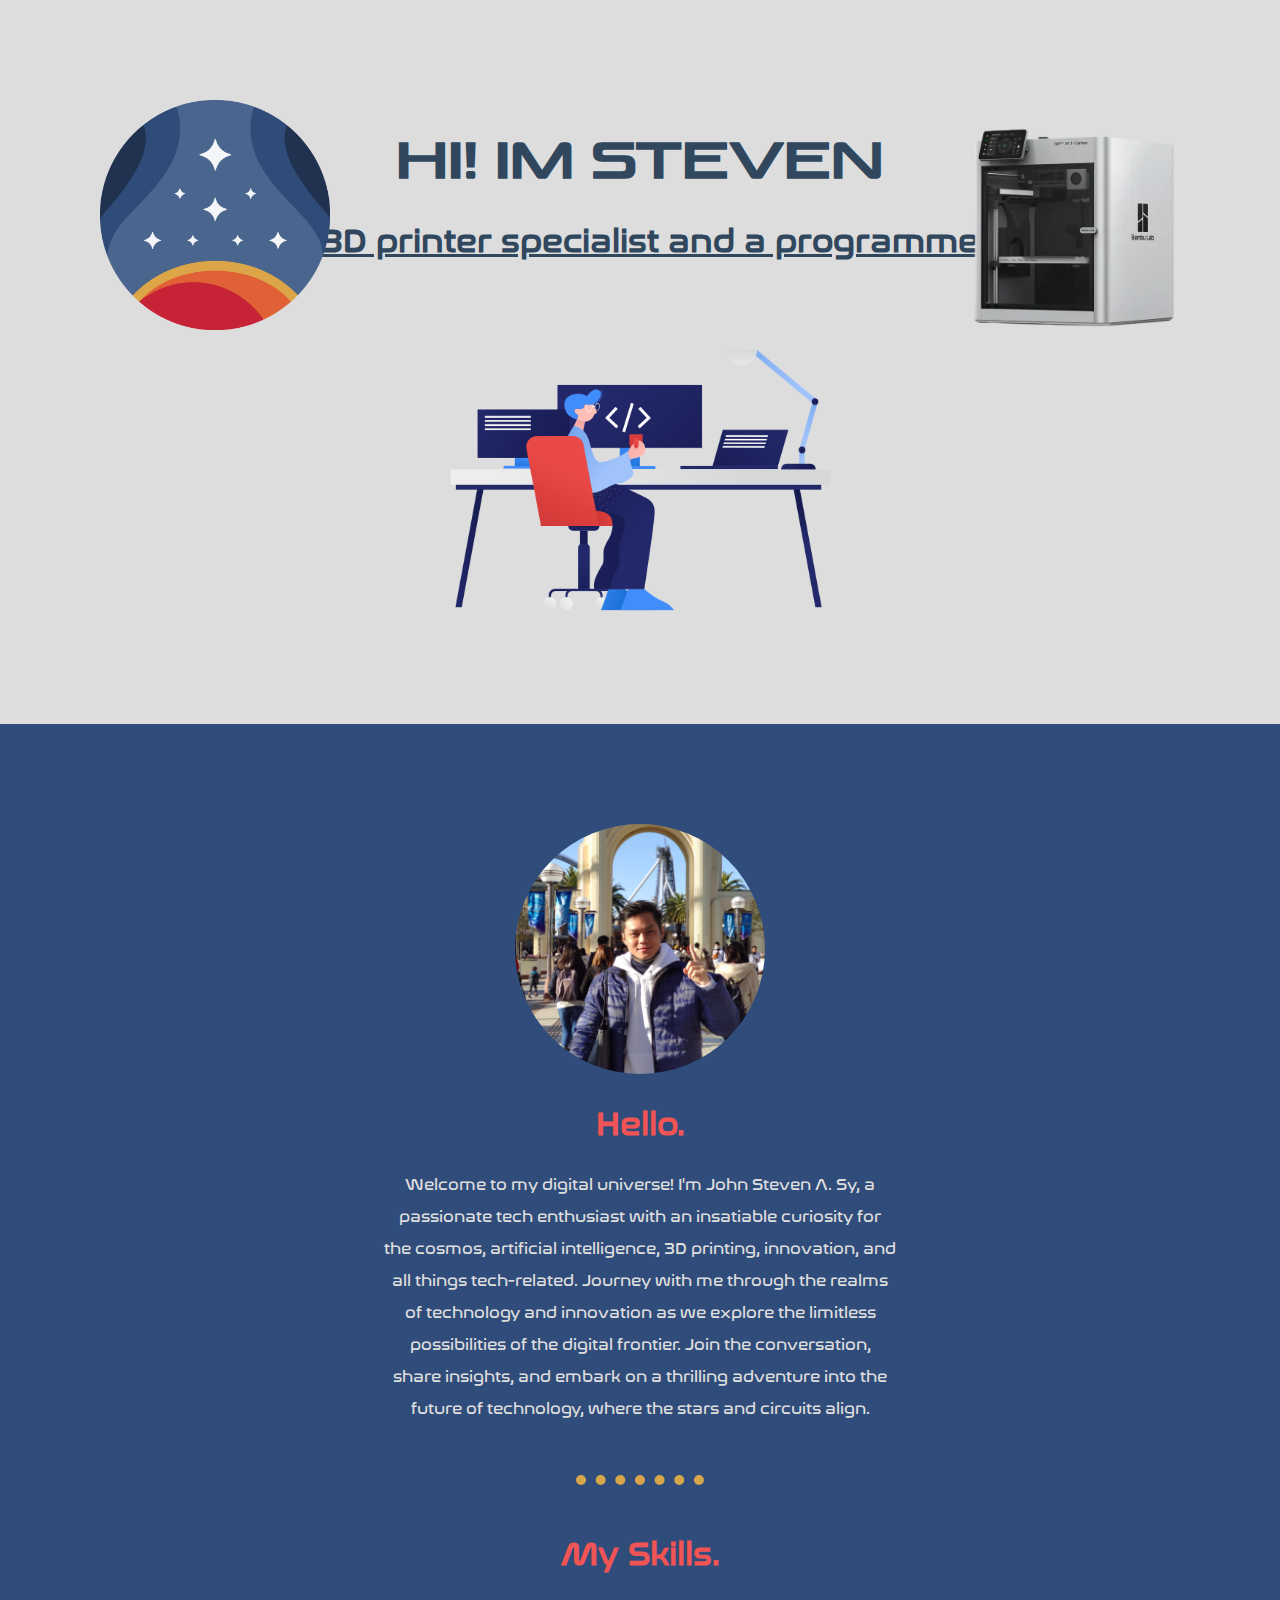
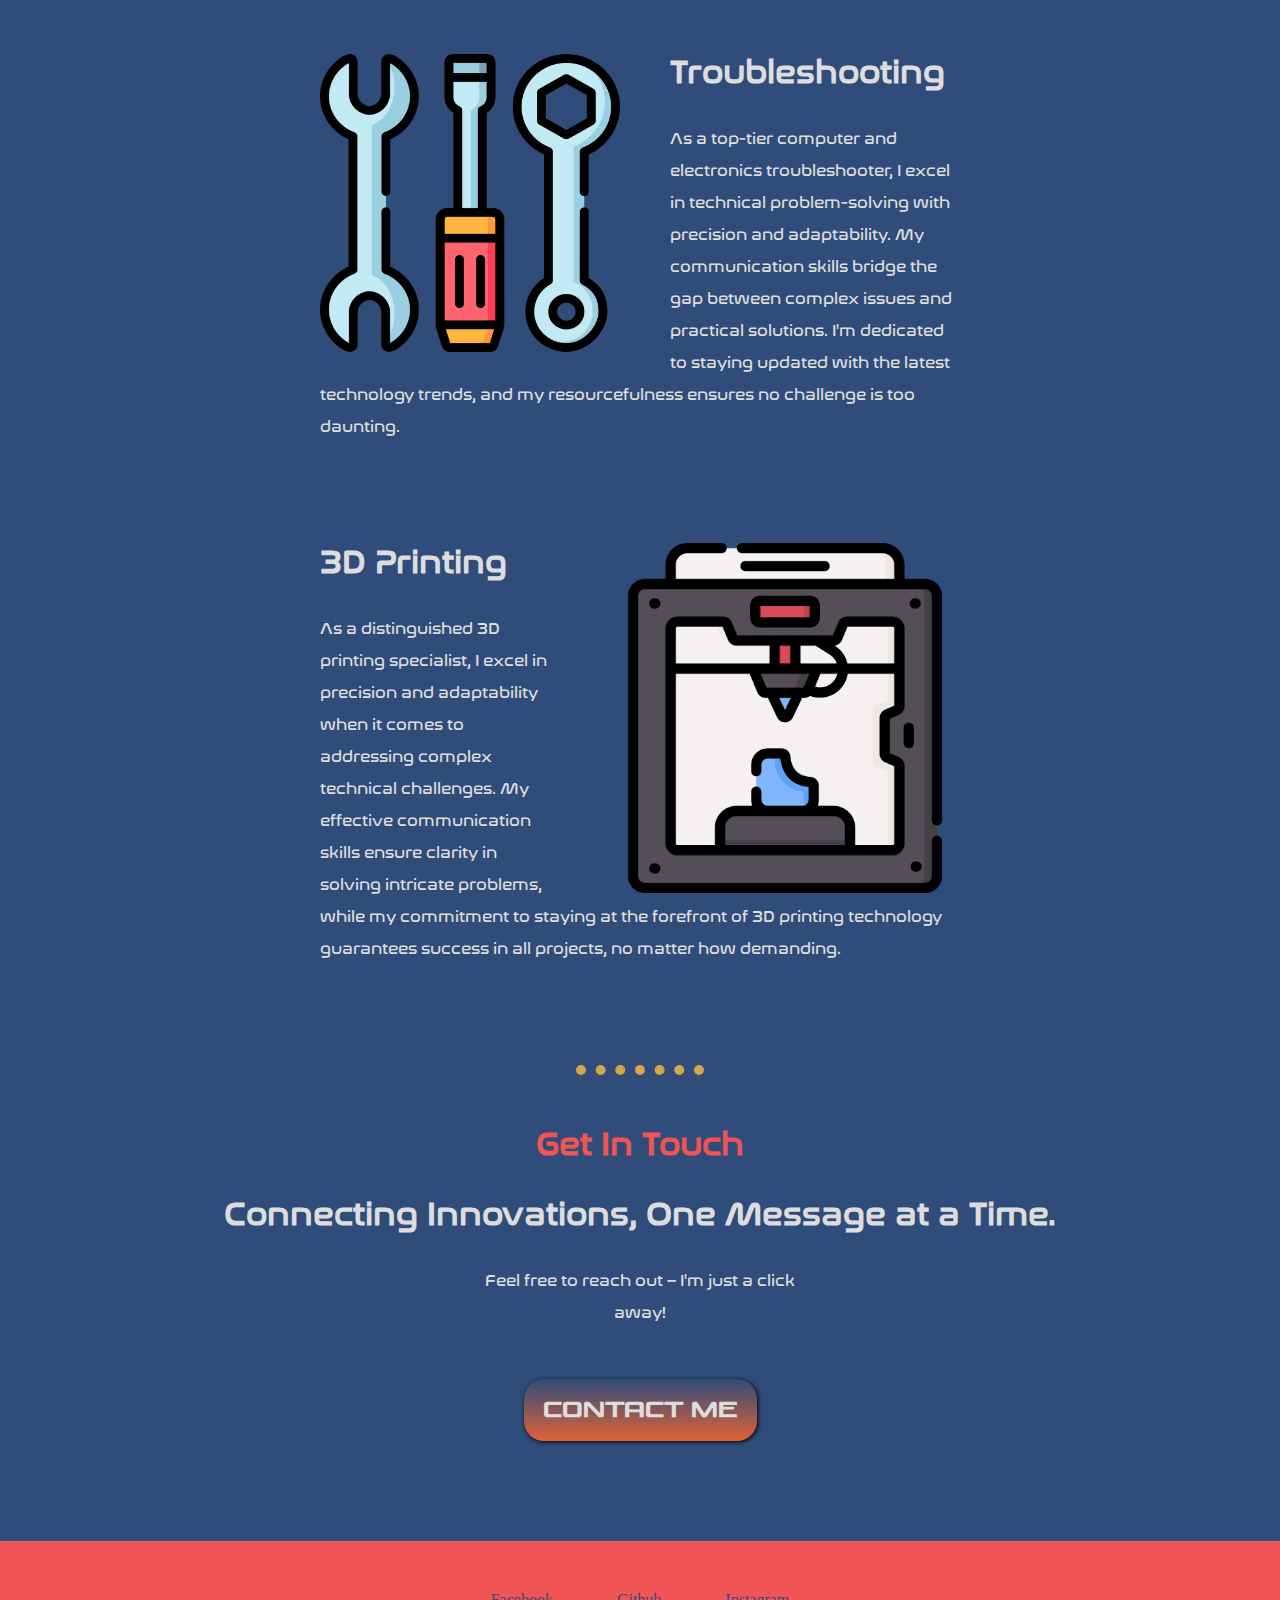
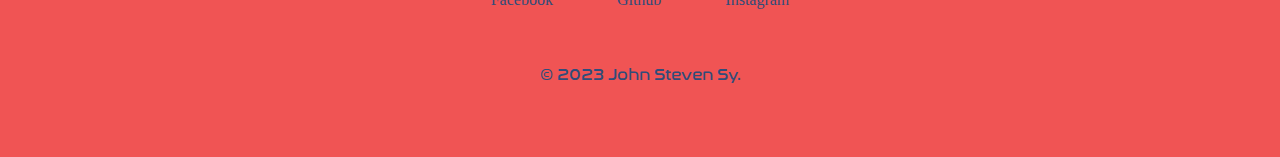
==== About_me.html @ 8978d284 "Add files via upload" ====
<!DOCTYPE html>
<html lang="en" dir="ltr">
<head>
    <meta charset="utf-8">
    <title>Personal Site</title>
    <link rel="stylesheet" href="styles/styles.css">
</head>
<body>
    <div class="top-container">
        <img class="printer" src="images/Bambu_Lab.png" alt="3d printer">
        <h1>Hi! im Steven</h1>
        <h2><span class="pro">A 3D printer specialist and a programmer</span></h2>
        
        <img class="constellationlogo" src="images/Starfield.png" alt="logo starfield">
        <img class="webdevlogo" src="images/webdevlogo.png" alt="webdev logo">
    </div>

    
    <div class="middle-container">
        <div class="profile">
        <img src="images/me.jpg"  width="250px" style="border-radius: 50%"alt="StevenImage">
        <h2>Hello.</h2>
        <p>Welcome to my digital universe! I'm John Steven A. Sy, a passionate tech enthusiast with an insatiable curiosity for the cosmos, artificial intelligence, 3D printing, innovation, and all things tech-related. Journey with me through the realms of technology and innovation as we explore the limitless possibilities of the digital frontier. Join the conversation, share insights, and embark on a thrilling adventure into the future of technology, where the stars and circuits align.</p>
        </div>
        <hr>
        <div class="skills">
        <h2>My Skills.</h2>
        <div class="skill-row">
            <img class="troubleshooting_image" src="images/repair_logo.png" alt="repair_logo">
            <h3>Troubleshooting</h3>
            <p>As a top-tier computer and electronics troubleshooter, I excel in technical problem-solving with precision and adaptability. My communication skills bridge the gap between complex issues and practical solutions. I'm dedicated to staying updated with the latest technology trends, and my resourcefulness ensures no challenge is too daunting.</p>
        </div>
        <div class="skill-row">
            <img class="logoprinter_image" src="images/logoprinter.png" alt="logo_3dprinter">
            <h3>3D Printing</h3>
            <p>As a distinguished 3D printing specialist, I excel in precision and adaptability when it comes to addressing complex technical challenges. My effective communication skills ensure clarity in solving intricate problems, while my commitment to staying at the forefront of 3D printing technology guarantees success in all projects, no matter how demanding.</p>
        </div>
        </div>
        <hr> 
        <div class="contact-me">
        <h2>Get In Touch</h2>
        <h3>Connecting Innovations, One Message at a Time.</h3>
        <p class="contact-message">Feel free to reach out – I'm just a click away!</p>
        <a class="btn" href="mailto:name@email.com">CONTACT ME</a>
        </div>
    </div>
    
    
    <div class="bottom-container">
        <a class="footer-link" href="https://www.facebook.com/stevenoooh/" target="_blank">Facebook</a>
        <a class="footer-link" href="https://github.com/StevenNitsuga" target="_blank">Github</a>
        <a class="footer-link" href="https://www.instagram.com/steven.nitsuga/" target="_blank">Instagram</a>
        <p class="credit">© 2023 John Steven Sy.</p>
    </div>
  

    </body>
</html>
---- styles/styles.css ----
@font-face {
    font-family: 'Venus'; /* Choose a name for your font */
    src: url('venus_rising_rg.otf') format('opentype');
}

@font-face {
    font-family: 'Nasa'; /* Choose a name for your font */
    src: url('nasalization-rg.otf') format('opentype');
}

body{
    margin: 0;
    color: #30475E;
    


}

h1{
    font-family: 'Venus', 'Times New Roman';
    font-size: 3rem; 
   
}

h2{

    font-family: 'Nasa', 'Times New Roman';
    font-size: 2rem;
    color: #30475E;
}

h3{
    font-family: 'Nasa', 'Times New Roman';
    font-size: 2rem;
    color: #DDDDDD;

}

p{
    font-family: 'Nasa' , 'Times New Roman';
    line-height: 2;

}

hr{
    border-style: dotted none none none;
    border-width: 10px;
    width: 10%;
    margin: 50px auto;
    color: #d7a64b;

}


/*Top Section*/
.top-container{
    padding-top: 100px;
    text-align: center;
    background-color: #DDDDDD;
}





.middle-container{
    padding: 100px 0;
    text-align: center;
    background-color: #304C7A;
}

.middle-container p {
    color: #DDDDDD;
}

.troubleshooting_image{
    float: left;
    width: 300px;
    margin-right: 50px;

}

.logoprinter_image{
    float: right;
    width: 350px;
    margin-left: 50px;

}

.skill-row{
    margin: auto;
    text-align: left;
    width: 50%;
    margin-bottom: 100px;
}



.skill-row p {
    color: #DDDDDD;
}

.skills h2 {
    margin-bottom: 80px;
    color: #F05454;
}

.profile{
    margin: auto;
    width: 40%;
    color: #DDDDDD;
}

.profile h2 {
    color: #F05454;
}

.pro{
    width: 20px;
    text-decoration: underline;
}


.printer{
    position: absolute;
    height: auto;
    width: 410px;
    right: 0px;
    top: 0px;
    
}

.constellationlogo{
    position: absolute;
    height: auto;
    width: 230px;
    bottom: 400px;
    left: 100px;
    top: 100px;
    

}

.webdevlogo{
    position: relative;
    height: auto;
    width: 500px;
    margin-bottom: 70px;
    margin-top: 30px;
}


.contact-me h2{
    color: #F05454;


}

.contact-message{
    margin: auto auto 50px auto;
    width: 25%;
}

.btn {
    background: #304C7A;
    background-image: -webkit-linear-gradient(top, #304C7A, #E06236);
    background-image: -moz-linear-gradient(top, #304C7A, #E06236);
    background-image: -ms-linear-gradient(top, #304C7A, #E06236);
    background-image: -o-linear-gradient(top, #304C7A, #E06236);
    background-image: -webkit-gradient(to bottom, #304C7A, #E06236);
    -webkit-border-radius: 20px;
    -moz-border-radius: 20px;
    border-radius: 20px;
    color: #DDDDDD;
    font-family: 'Venus';
    font-size: 20px;
    font-weight: 600;
    padding: 19px;
    -webkit-box-shadow: 1px 1px 4px 0 #000000;
    -moz-box-shadow: 1px 1px 4px 0 #000000;
    box-shadow: 1px 1px 4px 0 #000000;
    text-decoration: none;
    display: inline-block;
    cursor: pointer;
    text-align: center;
 }
 
 .btn:hover {
    border: solid #FFFFFF 1px;
    background: #E06236;
    background-image: -webkit-linear-gradient(top, #E06236, #NAN04C7);
    background-image: -moz-linear-gradient(top, #E06236, #NAN04C7);
    background-image: -ms-linear-gradient(top, #E06236, #NAN04C7);
    background-image: -o-linear-gradient(top, #E06236, #NAN04C7);
    background-image: -webkit-gradient(to bottom, #E06236, #NAN04C7);
    -webkit-border-radius: 20px;
    -moz-border-radius: 20px;
    border-radius: 20px;
    text-decoration: none;
 }

 
.bottom-container{
    background-color: #F05454;
    text-align: center;
    padding: 50px;
}

.footer-link{
    margin: 0 30px;
    text-decoration: none;
    color: #304C7A;
}

.footer-link:hover{
    color: #d7a64b;
}

.credit{
    margin-top: 50px;
    color: #304C7A; 
}
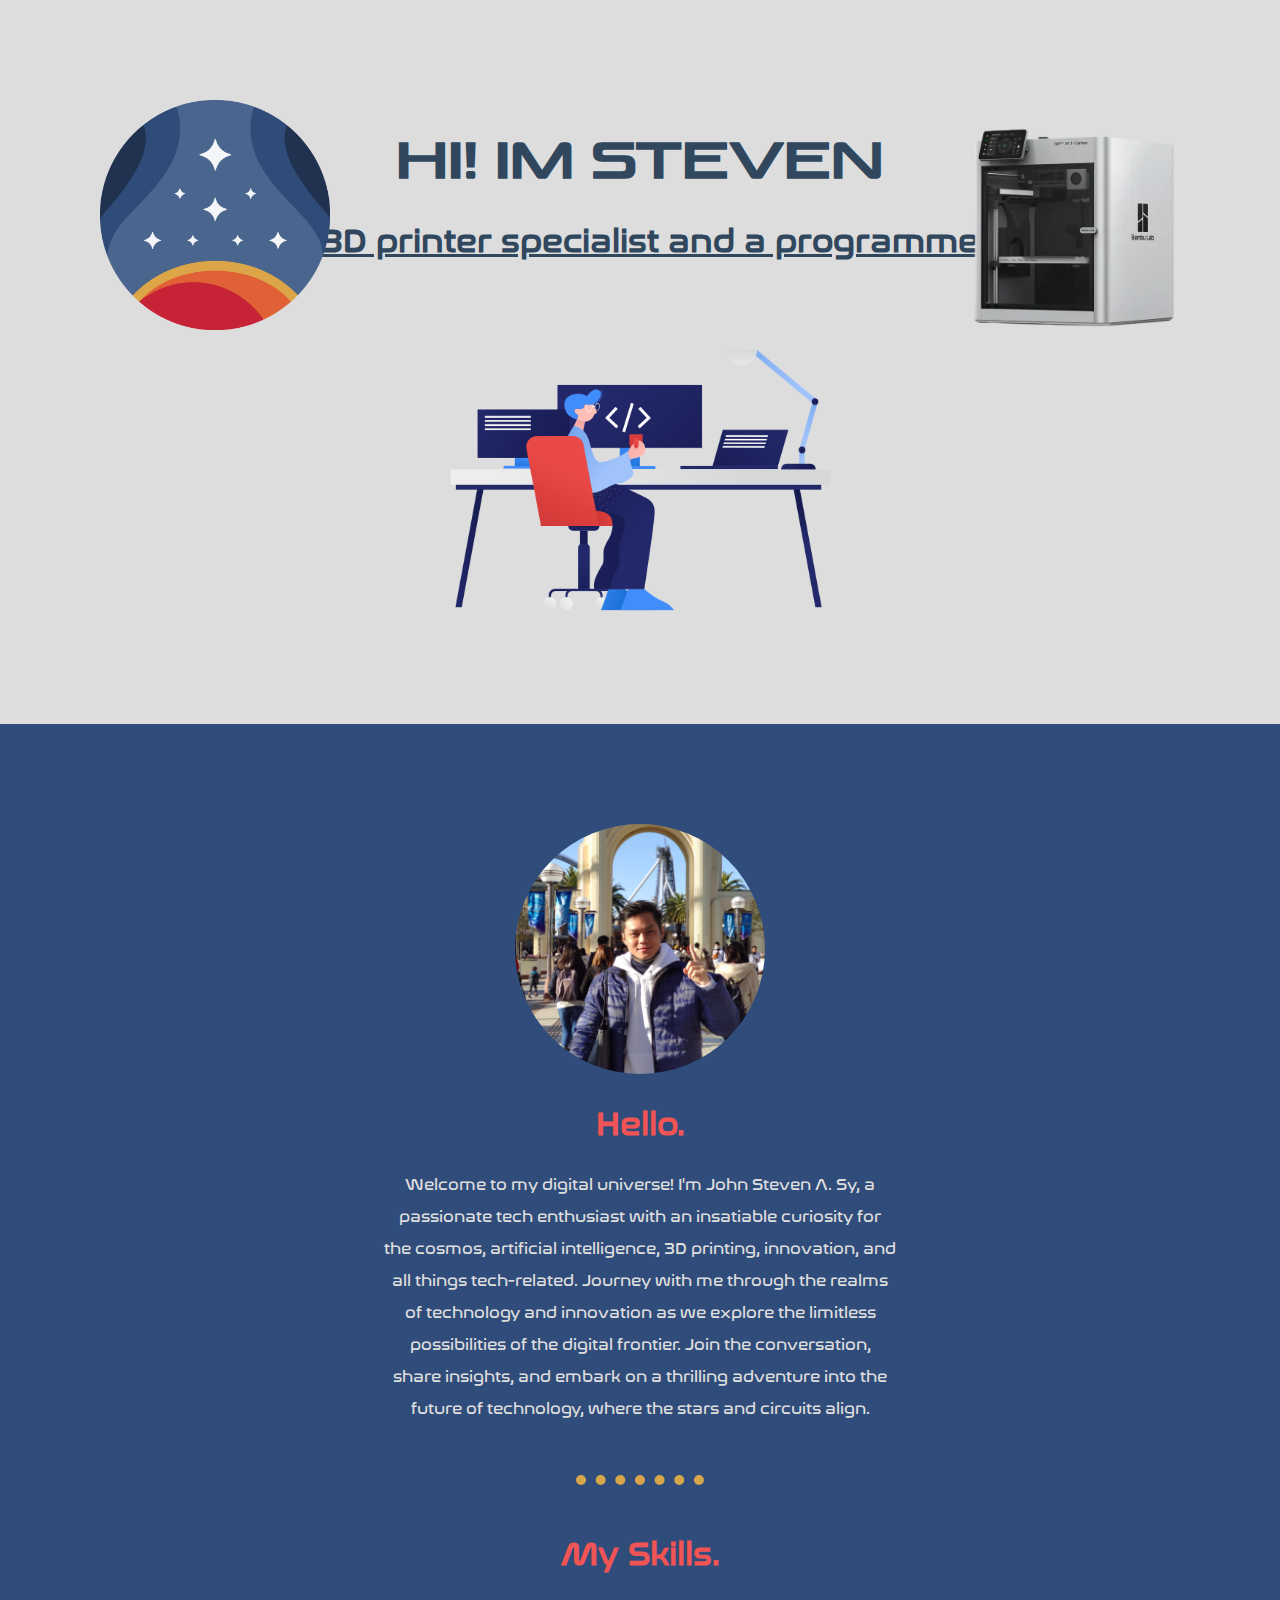
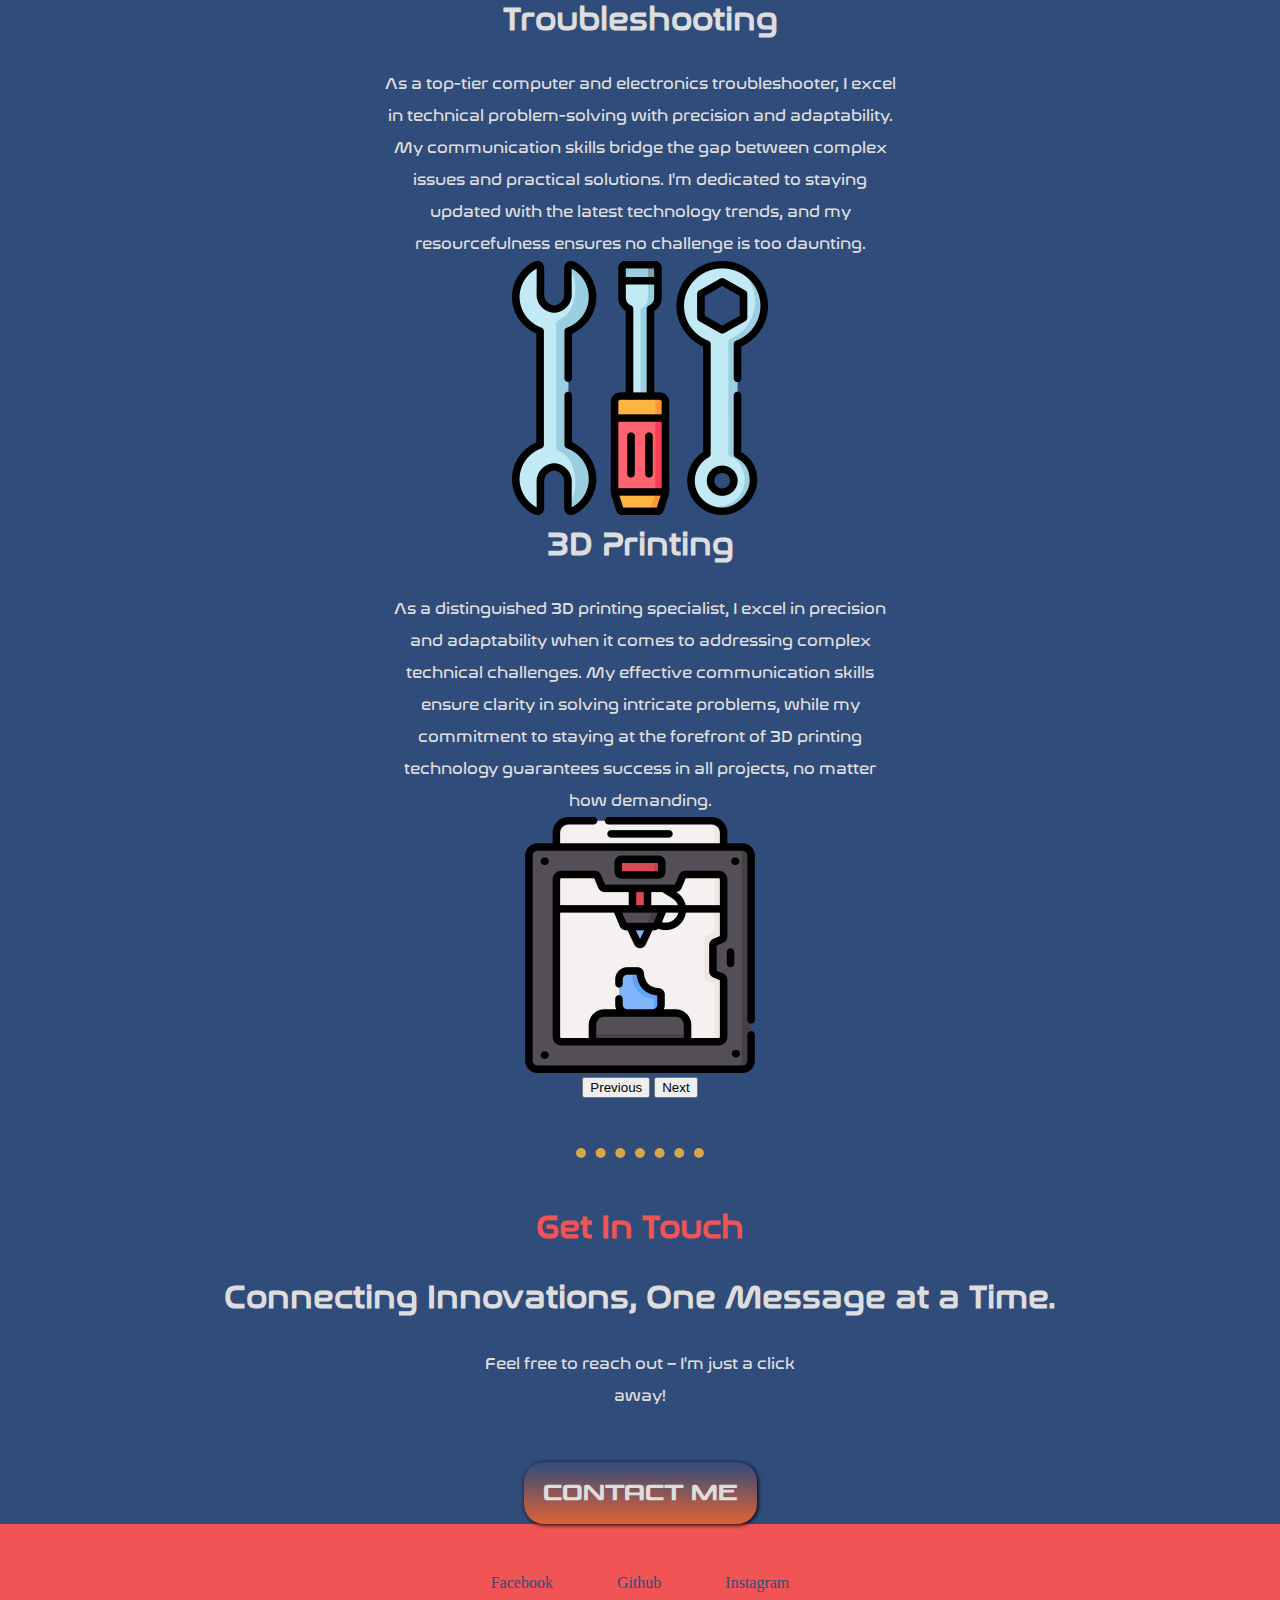
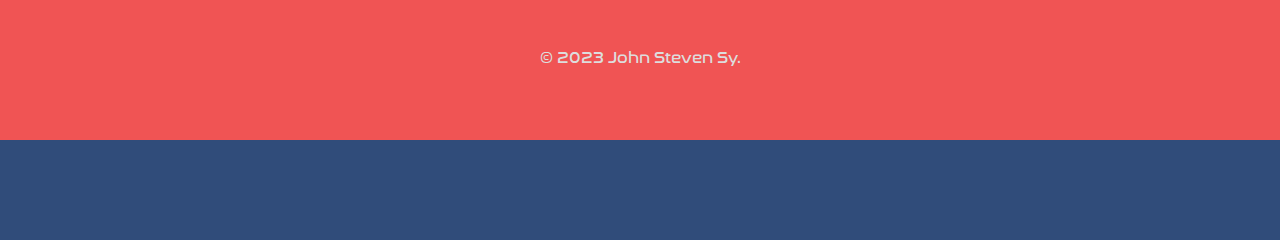
==== commit 54e8bc1c: "Add files via upload" ====
--- a/About_me.html
+++ b/About_me.html
@@ -2,7 +2,13 @@
 <html lang="en" dir="ltr">
 <head>
     <meta charset="utf-8">
+    <meta name="viewport" content="width=device-width, initial-scale=1, shrink-to-fit=no">
     <title>Personal Site</title>
+    <!-- Bootstrap -->
+    <link rel="stylesheet" href="https://cdn.jsdelivr.net/npm/bootstrap@4.6.2/dist/css/bootstrap.min.css" integrity="sha384-xOolHFLEh07PJGoPkLv1IbcEPTNtaed2xpHsD9ESMhqIYd0nLMwNLD69Npy4HI+N" crossorigin="anonymous">
+    <script src="https://cdn.jsdelivr.net/npm/jquery@3.5.1/dist/jquery.slim.min.js" integrity="sha384-DfXdz2htPH0lsSSs5nCTpuj/zy4C+OGpamoFVy38MVBnE+IbbVYUew+OrCXaRkfj" crossorigin="anonymous"></script>
+    <script src="https://cdn.jsdelivr.net/npm/popper.js@1.16.1/dist/umd/popper.min.js" integrity="sha384-9/reFTGAW83EW2RDu2S0VKaIzap3H66lZH81PoYlFhbGU+6BZp6G7niu735Sk7lN" crossorigin="anonymous"></script>
+    <script src="https://cdn.jsdelivr.net/npm/bootstrap@4.6.2/dist/js/bootstrap.min.js" integrity="sha384-+sLIOodYLS7CIrQpBjl+C7nPvqq+FbNUBDunl/OZv93DB7Ln/533i8e/mZXLi/P+" crossorigin="anonymous"></script>
     <link rel="stylesheet" href="styles/styles.css">
 </head>
 <body>
@@ -25,17 +31,38 @@
         <hr>
         <div class="skills">
         <h2>My Skills.</h2>
-        <div class="skill-row">
-            <img class="troubleshooting_image" src="images/repair_logo.png" alt="repair_logo">
-            <h3>Troubleshooting</h3>
-            <p>As a top-tier computer and electronics troubleshooter, I excel in technical problem-solving with precision and adaptability. My communication skills bridge the gap between complex issues and practical solutions. I'm dedicated to staying updated with the latest technology trends, and my resourcefulness ensures no challenge is too daunting.</p>
-        </div>
-        <div class="skill-row">
-            <img class="logoprinter_image" src="images/logoprinter.png" alt="logo_3dprinter">
-            <h3>3D Printing</h3>
-            <p>As a distinguished 3D printing specialist, I excel in precision and adaptability when it comes to addressing complex technical challenges. My effective communication skills ensure clarity in solving intricate problems, while my commitment to staying at the forefront of 3D printing technology guarantees success in all projects, no matter how demanding.</p>
-        </div>
-        </div>
+
+        <section id="skill-set">
+            <div id="carousel-slide" class="carousel slide" data-ride="carousel" data-interval="false" data-pause="hover">
+              <div class="carousel-inner">
+                <div class="carousel-item active" >
+                  <h3 class="skills-text"> Troubleshooting</h2>
+                  <p class="skills-paragraph">As a top-tier computer and electronics troubleshooter, I excel in technical problem-solving with precision and adaptability. My communication skills bridge the gap between complex issues and practical solutions. I'm dedicated to staying updated with the latest technology trends, and my resourcefulness ensures no challenge is too daunting.</p>
+                  <img class="troubleshooting_image" src="images/repair_logo.png" alt="repair_logo">
+                  
+                </div>
+                <div class="carousel-item" >
+                  <h3 class="skills-text">3D Printing</h2>
+                    <p class="skills-paragraph">As a distinguished 3D printing specialist, I excel in precision and adaptability when it comes to addressing complex technical challenges. My effective communication skills ensure clarity in solving intricate problems, while my commitment to staying at the forefront of 3D printing technology guarantees success in all projects, no matter how demanding.</p>
+                  <img class="troubleshooting_image" src="images/logoprinter.png" alt="logo_3dprinter">
+                  
+                </div>
+                
+              </div>
+              <button class="carousel-control-prev" type="button" data-target="#carousel-slide" data-slide="prev">
+                <span class="carousel-control-prev-icon" aria-hidden="true"></span>
+                <span class="sr-only">Previous</span>
+              </button>
+              <button class="carousel-control-next" type="button" data-target="#carousel-slide"  data-slide="next">
+                <span class="carousel-control-next-icon" aria-hidden="true"></span>
+                <span class="sr-only">Next</span>
+              </button>
+            </div>
+
+          </section>
+        
+
+        
         <hr> 
         <div class="contact-me">
         <h2>Get In Touch</h2>
--- a/styles/styles.css
+++ b/styles/styles.css
@@ -73,34 +73,43 @@
     color: #DDDDDD;
 }
 
+
+
+.skills-image{
+    float: center;
+    width: 10px;
+
+}
+
+.skills-text{
+    margin: 5px 30px;
+    text-align: center;
+    
+    
+}
+
 .troubleshooting_image{
-    float: left;
-    width: 300px;
-    margin-right: 50px;
-
-}
-
-.logoprinter_image{
-    float: right;
-    width: 350px;
-    margin-left: 50px;
-
-}
-
-.skill-row{
-    margin: auto;
-    text-align: left;
-    width: 50%;
-    margin-bottom: 100px;
-}
-
-
-
-.skill-row p {
-    color: #DDDDDD;
-}
-
-.skills h2 {
+    width: 20%;
+    height: auto;
+}
+
+
+.skills-paragraph {
+    color: #DDDDDD;
+    width: 40%; /* Set the width you desire */
+    text-align: center;
+    margin: 0 auto; /* Center the container horizontally */
+    margin-top: 30px;
+}
+
+
+.skills h2{
+
+    color: #F05454;
+}
+
+.skill-set h3 {
+    text-align: center;
     margin-bottom: 80px;
     color: #F05454;
 }
@@ -219,4 +228,33 @@
 .credit{
     margin-top: 50px;
     color: #304C7A; 
+}
+
+@media (max-width: 1025px){
+    .printer{
+        display: none;
+        
+    }
+    
+    .constellationlogo{
+        display: none;
+        
+    
+    }
+
+   
+}
+
+
+@media (max-width: 425px){
+    .printer{
+        display: none;
+    }
+    
+    .constellationlogo{
+        display: none;
+    
+    }
+
+   
 }